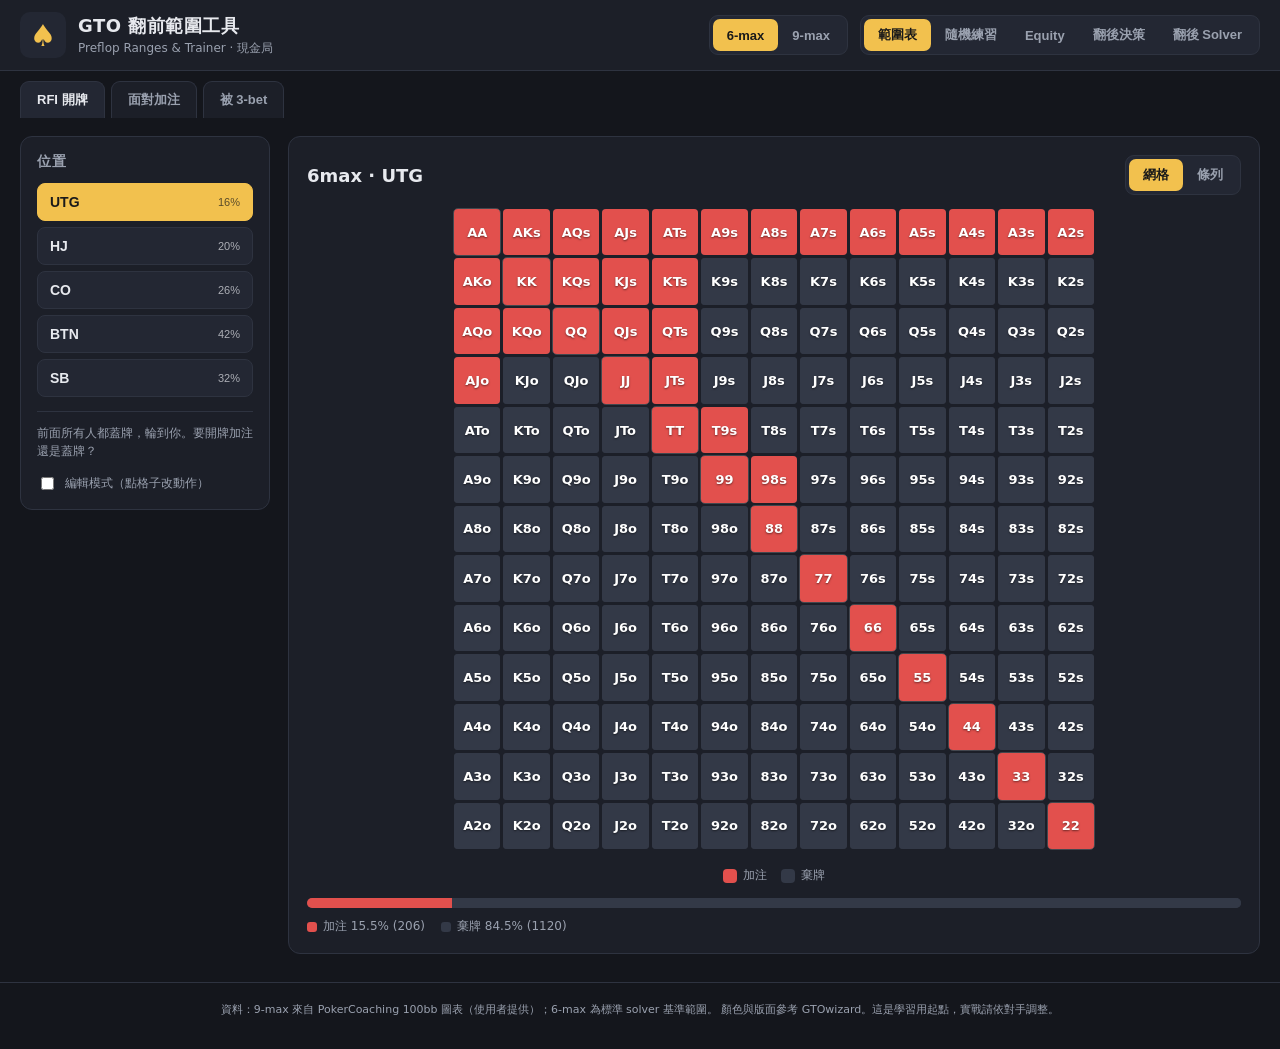
==== index.html @ 0e14ca19 "GTO 翻前工具：範圍表/練習/Equity/翻後決策/翻後Solver + 手機自適應" ====
<!DOCTYPE html>
<html lang="zh-Hant">
<head>
  <meta charset="UTF-8" />
  <meta name="viewport" content="width=device-width, initial-scale=1.0" />
  <meta http-equiv="Cache-Control" content="no-cache, no-store, must-revalidate" />
  <title>GTO 翻前範圍工具</title>
  <link rel="stylesheet" href="css/style.css?v=4" />
</head>
<body>
  <header class="topbar">
    <div class="brand">
      <span class="logo">♠</span>
      <div>
        <h1>GTO 翻前範圍工具</h1>
        <p class="tagline">Preflop Ranges &amp; Trainer · 現金局</p>
      </div>
    </div>
    <div class="topbar-controls">
      <div class="seg" id="formatToggle" role="tablist" aria-label="桌型">
        <button data-format="6max" class="active">6-max</button>
        <button data-format="9max">9-max</button>
      </div>
      <div class="seg" id="modeToggle" role="tablist" aria-label="模式">
        <button data-mode="chart" class="active">範圍表</button>
        <button data-mode="trainer">隨機練習</button>
        <button data-mode="tool">Equity</button>
        <button data-mode="postflop">翻後決策</button>
        <button data-mode="solver">翻後 Solver</button>
      </div>
    </div>
  </header>

  <div class="scenario-tabs" id="scenarioTabs">
    <button data-scenario="rfi" class="active">RFI 開牌</button>
    <button data-scenario="vsrfi">面對加注</button>
    <button data-scenario="vs3bet">被 3-bet</button>
  </div>

  <!-- ======================= 範圍表模式 ======================= -->
  <main id="chartView" class="view active">
    <aside class="sidebar">
      <h2 id="posHeading">位置</h2>
      <div class="pos-list" id="posList"></div>
      <div class="scenario-desc" id="scenarioDesc"></div>
      <label class="edit-switch">
        <input type="checkbox" id="editToggle" /> 編輯模式（點格子改動作）
      </label>
      <div id="editPanel" class="edit-panel hidden">
        <p>動作筆刷：</p>
        <div class="brush-list" id="brushList"></div>
        <p>權重（混合頻率）：</p>
        <div class="brush-list" id="brushWeights"></div>
        <button id="exportBtn" class="btn">匯出此範圍 JSON</button>
        <button id="resetBtn" class="btn">還原此範圍</button>
      </div>
    </aside>

    <section class="chart-area">
      <div class="chart-header">
        <h2 id="spotTitle">—</h2>
        <div class="view-toggle seg">
          <button data-chartmode="grid" class="active">網格</button>
          <button data-chartmode="list">條列</button>
        </div>
      </div>

      <div id="gridWrap" class="grid-wrap">
        <div class="grid" id="grid"></div>
      </div>

      <div id="listWrap" class="list-wrap hidden"></div>

      <div class="legend" id="legend"></div>
      <div class="coverage" id="coverage"></div>
    </section>
  </main>

  <!-- ======================= 練習模式 ======================= -->
  <main id="trainerView" class="view">
    <aside class="sidebar">
      <h2>練習設定</h2>
      <p class="hint">選要練哪些位置：</p>
      <div class="pos-check" id="posCheck"></div>
      <button id="startTrainer" class="btn primary">開始 / 重新開始</button>
      <button id="timedChallenge" class="btn">⏱ 限時 60 秒挑戰</button>
      <button id="reviewMistakes" class="btn">複習錯題 (0)</button>
      <p class="hint kbd-hint">快捷鍵：<b>1 2 3</b> 選動作 · <b>空白鍵</b> 下一題</p>
      <div class="stats" id="trainerStats"></div>
    </aside>

    <section class="trainer-area">
      <div id="quizCard" class="quiz-card">
        <div id="quizTimer" class="quiz-timer hidden"></div>
        <p class="quiz-context" id="quizContext">按「開始」出題</p>
        <div class="cards" id="quizCards"></div>
        <div class="quiz-actions" id="quizActions"></div>
        <div class="quiz-feedback" id="quizFeedback"></div>
        <div class="quiz-mini" id="quizMini"></div>
        <button id="nextQuiz" class="btn hidden">下一題 →</button>
      </div>
    </section>
  </main>

  <!-- ======================= Equity 計算器 ======================= -->
  <main id="toolView" class="view">
    <aside class="sidebar">
      <h2>Equity 計算器</h2>
      <p class="hint">兩個範圍全下對決的翻前勝率。輸入單手（如 <code>AA</code>）或範圍（如 <code>QQ+, AKs</code>）。用蒙地卡羅抽樣，樣本越多越準。</p>
      <div class="eq-presets">
        <p class="hint">快速範例：</p>
        <button class="btn small" data-ex="AA|KK">AA vs KK</button>
        <button class="btn small" data-ex="AKs|QQ">AKs vs QQ</button>
        <button class="btn small" data-ex="AA|QQ+, AKs">AA vs 頂級範圍</button>
      </div>
    </aside>
    <section class="tool-area">
      <div class="eq-inputs">
        <div class="eq-side">
          <label>範圍 A</label>
          <textarea id="eqA" rows="2">AA</textarea>
          <div class="eq-meta" id="eqAMeta"></div>
          <button class="btn small" data-load="A">← 載入目前圖表範圍</button>
        </div>
        <div class="eq-vs">VS</div>
        <div class="eq-side">
          <label>範圍 B</label>
          <textarea id="eqB" rows="2">QQ+, AKs</textarea>
          <div class="eq-meta" id="eqBMeta"></div>
          <button class="btn small" data-load="B">← 載入目前圖表範圍</button>
        </div>
      </div>
      <div class="eq-controls">
        <label>公牌（選填）
          <input id="eqBoard" type="text" placeholder="如 AsKd7h" size="10" autocomplete="off" />
        </label>
        <div class="seg" id="eqMode">
          <button data-eqmode="bar" class="active">範圍對決</button>
          <button data-eqmode="heat">逐手熱圖</button>
        </div>
        <label>樣本數
          <select id="eqIters">
            <option value="5000">5,000（快）</option>
            <option value="20000" selected>20,000（準）</option>
            <option value="80000">80,000（很準／較慢）</option>
          </select>
        </label>
        <button id="eqRun" class="btn primary">計算 Equity</button>
      </div>
      <div id="eqBoardShow" class="eq-board"></div>
      <div id="eqResult" class="eq-result"></div>
    </section>
  </main>

  <!-- ======================= 翻後決策（啟發式）======================= -->
  <main id="postflopView" class="view">
    <aside class="sidebar">
      <h2>翻後情境</h2>
      <label class="pf-label">你的角色</label>
      <div class="seg pf-seg" id="pfRole"><button data-v="PFR" class="active">翻前加注者</button><button data-v="caller">跟注者</button></div>
      <label class="pf-label">相對位置</label>
      <div class="seg pf-seg" id="pfPos"><button data-v="IP" class="active">有利 IP</button><button data-v="OOP">不利 OOP</button></div>
      <label class="pf-label">底池人數</label>
      <div class="seg pf-seg" id="pfPlayers"><button data-v="2" class="active">單挑</button><button data-v="3">3 人</button><button data-v="4">4 人+</button></div>
      <label class="pf-label">你的手牌</label>
      <input id="pfHand" class="pf-input" placeholder="如 AhKs" autocomplete="off" />
      <label class="pf-label">公牌（翻/轉/河）</label>
      <input id="pfBoard" class="pf-input" placeholder="如 Kd7c2h" autocomplete="off" />
      <label class="pf-label">對手範圍（可改）</label>
      <textarea id="pfVillain" class="pf-input" rows="2">22+, A2s+, K9s+, Q9s+, J9s+, T9s, 98s, 87s, ATo+, KJo+</textarea>
      <button id="pfAnalyze" class="btn primary">分析</button>
      <button id="pfRandom" class="btn">🎲 隨機情境練習</button>
    </aside>
    <section class="pf-area">
      <div id="pfResult" class="pf-result"><p class="hint">選好角色/位置/人數，填入你的手牌與公牌，按「分析」。或按「🎲 隨機情境練習」讓系統出題。</p></div>
    </section>
  </main>

  <!-- ======================= 翻後 Solver（嵌入開源 wasm-postflop）======================= -->
  <main id="solverView" class="view solver-view">
    <div class="solver-intro">
      <div>
        <h2>翻後 GTO Solver <span class="badge">真求解器</span></h2>
        <p>下方嵌入的是開源專案 <b>WASM Postflop</b>（作者 b-inary）——真正用 <b>Discounted CFR</b> 演算法在你瀏覽器裡即時求解翻後策略的 solver。設定雙方範圍、牌面、下注尺寸後按 Run，就能看到策略/EV/equity。與本工具左邊的「翻後決策」互補：那邊是快速的原則建議，這邊是精確求解。</p>
      </div>
      <div class="solver-actions">
        <a href="https://wasm-postflop.pages.dev/" target="_blank" rel="noopener" class="btn primary">↗ 新分頁開啟</a>
        <span class="solver-credit">開源 · AGPL-3.0 · <a href="https://github.com/b-inary/wasm-postflop" target="_blank" rel="noopener">github.com/b-inary/wasm-postflop</a></span>
      </div>
    </div>
    <div class="solver-frame-wrap">
      <iframe id="solverFrame" data-src="https://wasm-postflop.pages.dev/" title="WASM Postflop Solver" loading="lazy"></iframe>
    </div>
  </main>

  <footer class="foot">
    資料：9-max 來自 PokerCoaching 100bb 圖表（使用者提供）；6-max 為標準 solver 基準範圍。
    顏色與版面參考 GTOwizard。這是學習用起點，實戰請依對手調整。
  </footer>

  <script src="js/hands.js?v=4"></script>
  <script src="js/eval.js?v=4"></script>
  <script src="js/postflop.js?v=4"></script>
  <script src="js/ranges.js?v=4"></script>
  <script src="js/app.js?v=4"></script>
</body>
</html>
---- css/style.css ----
/* GTOwizard 風格深色主題 */
:root {
  --bg:        #14161c;
  --panel:     #1c1f28;
  --panel-2:   #232733;
  --line:      #2e3340;
  --text:      #e7e9ee;
  --muted:     #9aa1af;
  --accent:    #f2c14e;
  /* 動作色（與 ranges.js 對應） */
  --raise:  #e2504d;
  --limp:   #7bb662;
  --call:   #3fae5a;
  --bluff:  #4a7fd6;
  --fold:   #333947;
}

* { box-sizing: border-box; }
html, body { margin: 0; padding: 0; }
body {
  background: var(--bg);
  color: var(--text);
  font-family: "Segoe UI", "PingFang TC", "Microsoft JhengHei", system-ui, sans-serif;
  font-size: 14px;
  -webkit-font-smoothing: antialiased;
}

/* ---------- 頂部列 ---------- */
.topbar {
  display: flex; align-items: center; justify-content: space-between;
  gap: 16px; padding: 12px 20px;
  background: var(--panel); border-bottom: 1px solid var(--line);
  flex-wrap: wrap;
}
.brand { display: flex; align-items: center; gap: 12px; }
.logo {
  font-size: 30px; color: var(--accent);
  background: var(--panel-2); border-radius: 10px;
  width: 46px; height: 46px; display: grid; place-items: center;
}
.topbar h1 { font-size: 18px; margin: 0; letter-spacing: .5px; }
.tagline { margin: 2px 0 0; color: var(--muted); font-size: 12px; }
.topbar-controls { display: flex; gap: 12px; flex-wrap: wrap; }

/* 分段按鈕 */
.seg { display: inline-flex; background: var(--panel-2); border-radius: 9px; padding: 3px; border: 1px solid var(--line); }
.seg button {
  background: transparent; color: var(--muted); border: 0;
  padding: 7px 14px; border-radius: 7px; cursor: pointer; font-size: 13px; font-weight: 600;
  transition: all .12s;
}
.seg button:hover { color: var(--text); }
.seg button.active { background: var(--accent); color: #1a1a1a; }

/* ---------- 情境分頁 ---------- */
.scenario-tabs {
  display: flex; gap: 6px; padding: 10px 20px 0;
}
.scenario-tabs button {
  background: var(--panel); color: var(--muted); border: 1px solid var(--line);
  border-bottom: none; border-radius: 9px 9px 0 0;
  padding: 9px 16px; cursor: pointer; font-weight: 600; font-size: 13px;
}
.scenario-tabs button.active { background: var(--panel-2); color: var(--text); }
.scenario-tabs button.soon { opacity: .45; cursor: not-allowed; }
.scenario-tabs button.soon span {
  font-size: 9px; background: var(--line); padding: 1px 5px; border-radius: 6px; margin-left: 4px; vertical-align: middle;
}

/* ---------- 主版面 ---------- */
.view { display: none; grid-template-columns: 250px 1fr; gap: 18px; padding: 18px 20px; align-items: start; }
.view.active { display: grid; }

.sidebar {
  background: var(--panel); border: 1px solid var(--line); border-radius: 12px;
  padding: 16px; position: sticky; top: 12px;
}
.sidebar h2 { margin: 0 0 12px; font-size: 14px; color: var(--muted); text-transform: uppercase; letter-spacing: 1px; }

.pos-list { display: grid; gap: 6px; }
.pos-list button {
  text-align: left; background: var(--panel-2); border: 1px solid var(--line); color: var(--text);
  padding: 10px 12px; border-radius: 8px; cursor: pointer; font-weight: 600; font-size: 14px;
  display: flex; justify-content: space-between; align-items: center;
}
.pos-list button:hover { border-color: var(--accent); }
.pos-list button.active { background: var(--accent); color: #1a1a1a; border-color: var(--accent); }
.pos-list button .mini-pct { font-size: 11px; opacity: .7; font-weight: 500; }

.scenario-desc { margin-top: 14px; font-size: 12px; color: var(--muted); line-height: 1.5; border-top: 1px solid var(--line); padding-top: 12px; }

.edit-switch { display: flex; align-items: center; gap: 8px; margin-top: 14px; font-size: 12px; color: var(--muted); cursor: pointer; }
.edit-panel { margin-top: 12px; border-top: 1px solid var(--line); padding-top: 12px; }
.edit-panel p { margin: 0 0 8px; font-size: 12px; color: var(--muted); }
.brush-list { display: flex; flex-wrap: wrap; gap: 6px; margin-bottom: 10px; }
.brush-list button { border: 2px solid transparent; border-radius: 6px; padding: 5px 9px; cursor: pointer; color: #fff; font-size: 12px; font-weight: 600; }
.brush-list button.active { border-color: #fff; }
.hidden { display: none !important; }

/* ---------- 範圍表區 ---------- */
.chart-area, .trainer-area {
  background: var(--panel); border: 1px solid var(--line); border-radius: 12px; padding: 18px;
}
.chart-header { display: flex; justify-content: space-between; align-items: center; margin-bottom: 14px; flex-wrap: wrap; gap: 10px; }
.chart-header h2 { margin: 0; font-size: 18px; }

.grid-wrap { width: 100%; }
.grid {
  display: grid;
  grid-template-columns: repeat(13, 1fr);
  gap: 3px;
  aspect-ratio: 1 / 1;
  max-width: 640px;
  margin: 0 auto;
}
.cell {
  position: relative; border-radius: 4px; overflow: hidden;
  display: grid; place-items: center;
  font-size: clamp(8px, 1.3vw, 13px); font-weight: 700; color: #fff;
  cursor: default; user-select: none;
  background: var(--fold);
  text-shadow: 0 1px 2px rgba(0,0,0,.5);
}
.cell.pair { outline: 1px solid rgba(255,255,255,.18); }
.cell .frac { position: absolute; inset: 0; display: flex; }
.cell .frac > span { display: block; height: 100%; }
.cell .lbl { position: relative; z-index: 1; }
.editing .cell { cursor: pointer; }
.editing .cell:hover { outline: 2px solid var(--accent); z-index: 2; }

/* ---------- 圖例 / 覆蓋率 ---------- */
.legend { display: flex; flex-wrap: wrap; gap: 14px; margin-top: 18px; justify-content: center; }
.legend .item { display: flex; align-items: center; gap: 6px; font-size: 12px; color: var(--muted); }
.legend .swatch { width: 14px; height: 14px; border-radius: 4px; }

.coverage { margin-top: 14px; }
.cov-bar { display: flex; height: 10px; border-radius: 6px; overflow: hidden; background: var(--fold); }
.cov-bar > span { height: 100%; }
.cov-rows { display: flex; flex-wrap: wrap; gap: 8px 16px; margin-top: 10px; font-size: 12px; color: var(--muted); }
.cov-rows .cr { display: flex; align-items: center; gap: 6px; }
.cov-rows .dot { width: 10px; height: 10px; border-radius: 3px; }

/* ---------- 條列 ---------- */
.list-wrap { max-width: 720px; margin: 0 auto; }
.list-group { margin-bottom: 16px; }
.list-group h3 { display: flex; align-items: center; gap: 8px; font-size: 14px; margin: 0 0 8px; }
.list-group h3 .dot { width: 12px; height: 12px; border-radius: 4px; }
.list-group .sub { color: var(--muted); font-weight: 400; font-size: 12px; }
.chip-row { display: flex; flex-wrap: wrap; gap: 6px; }
.chip { background: var(--panel-2); border: 1px solid var(--line); border-radius: 6px; padding: 4px 8px; font-size: 12px; font-family: ui-monospace, monospace; }
.chip .wt { color: var(--accent); font-size: 10px; }

/* ---------- 練習模式 ---------- */
.pos-check { display: grid; gap: 6px; margin-bottom: 14px; }
.pos-check label { display: flex; align-items: center; gap: 8px; font-size: 13px; background: var(--panel-2); padding: 7px 10px; border-radius: 7px; cursor: pointer; }
.btn { background: var(--panel-2); color: var(--text); border: 1px solid var(--line); border-radius: 8px; padding: 9px 14px; cursor: pointer; font-weight: 600; font-size: 13px; }
.btn:hover { border-color: var(--accent); }
.btn.primary { background: var(--accent); color: #1a1a1a; border-color: var(--accent); width: 100%; }
.hint { color: var(--muted); font-size: 12px; margin: 0 0 8px; }

.stats { margin-top: 16px; border-top: 1px solid var(--line); padding-top: 14px; display: grid; gap: 8px; }
.stats .row { display: flex; justify-content: space-between; font-size: 13px; }
.stats .row b { font-size: 16px; }
.stats .acc { color: var(--accent); }

.kbd-hint { margin-top: 10px; font-size: 11px; }
.kbd-hint b { background: var(--panel-2); border: 1px solid var(--line); border-radius: 4px; padding: 1px 6px; color: var(--text); margin: 0 1px; }
.quiz-timer { font-size: 34px; font-weight: 800; color: var(--accent); margin-bottom: 6px; font-variant-numeric: tabular-nums; }
.quiz-timer.low { color: var(--raise); }
.quiz-actions button .k { font-size: 11px; opacity: .6; margin-left: 4px; }
.trainer-area { min-height: 420px; }
.quiz-card { text-align: center; max-width: 520px; margin: 0 auto; }
.quiz-context { font-size: 15px; color: var(--muted); min-height: 22px; }
.cards { display: flex; justify-content: center; gap: 12px; margin: 18px 0 22px; min-height: 96px; }
.pcard {
  width: 68px; height: 96px; border-radius: 10px; background: #fff; color: #111;
  display: grid; place-items: center; font-size: 34px; font-weight: 800; position: relative;
  box-shadow: 0 6px 16px rgba(0,0,0,.4);
}
.pcard.red { color: #d23b3b; }
.pcard .suit { position: absolute; bottom: 6px; right: 8px; font-size: 18px; }
.quiz-actions { display: flex; justify-content: center; gap: 10px; flex-wrap: wrap; margin-bottom: 16px; }
.quiz-actions button { padding: 12px 22px; border-radius: 10px; border: 2px solid var(--line); background: var(--panel-2); color: #fff; font-weight: 700; font-size: 15px; cursor: pointer; min-width: 92px; }
.quiz-actions button:hover { border-color: #fff; }
.quiz-actions button:disabled { cursor: default; opacity: .9; }
.quiz-feedback { min-height: 48px; font-size: 15px; font-weight: 600; }
.quiz-feedback.correct { color: var(--limp); }
.quiz-feedback.wrong { color: var(--raise); }
.quiz-mini { display: grid; grid-template-columns: repeat(13, 1fr); gap: 2px; max-width: 320px; margin: 10px auto 16px; }
.quiz-mini .m { aspect-ratio: 1/1; border-radius: 2px; background: var(--fold); position: relative; }
.quiz-mini .m.hl { outline: 2px solid #fff; z-index: 1; }

/* ---------- Equity 計算器 ---------- */
.tool-area { background: var(--panel); border: 1px solid var(--line); border-radius: 12px; padding: 22px; }
.eq-inputs { display: grid; grid-template-columns: 1fr auto 1fr; gap: 16px; align-items: start; }
.eq-side label { display: block; font-weight: 700; margin-bottom: 6px; }
.eq-side textarea {
  width: 100%; background: var(--bg); color: var(--text); border: 1px solid var(--line);
  border-radius: 8px; padding: 10px; font-family: ui-monospace, monospace; font-size: 13px; resize: vertical;
}
.eq-side textarea:focus { outline: none; border-color: var(--accent); }
.eq-meta { font-size: 12px; color: var(--muted); margin: 6px 0 8px; min-height: 16px; }
.eq-vs { align-self: center; font-weight: 800; color: var(--accent); font-size: 20px; padding-top: 26px; }
.btn.small { padding: 6px 10px; font-size: 12px; }
.eq-presets { margin-top: 12px; display: flex; flex-direction: column; gap: 6px; align-items: flex-start; }
.eq-controls { display: flex; align-items: center; gap: 16px; margin: 18px 0; flex-wrap: wrap; }
.eq-controls select { background: var(--bg); color: var(--text); border: 1px solid var(--line); border-radius: 6px; padding: 6px 8px; }
.eq-result { margin-top: 10px; }
.eq-bar { display: flex; height: 42px; border-radius: 10px; overflow: hidden; border: 1px solid var(--line); }
.eq-bar > span { display: grid; place-items: center; color: #fff; font-weight: 800; font-size: 15px; text-shadow: 0 1px 2px rgba(0,0,0,.5); transition: width .3s; min-width: 0; }
.eq-bar .a { background: var(--raise); }
.eq-bar .tie { background: #7a808f; }
.eq-bar .b { background: var(--bluff); }
.eq-legend { display: flex; justify-content: space-between; margin-top: 8px; font-size: 13px; color: var(--muted); }
.eq-note { margin-top: 10px; font-size: 12px; color: var(--muted); }
.eq-controls input { background: var(--bg); color: var(--text); border: 1px solid var(--line); border-radius: 6px; padding: 6px 8px; font-family: ui-monospace, monospace; width: 110px; }
.eq-board { display: flex; gap: 6px; margin: 4px 0 12px; }
.eq-board .bcard { width: 34px; height: 48px; border-radius: 6px; background: #fff; color: #111; display: grid; place-items: center; font-weight: 800; font-size: 16px; position: relative; }
.eq-board .bcard.red { color: #d23b3b; }
.heat-grid { display: grid; grid-template-columns: repeat(13, 1fr); gap: 3px; max-width: 640px; margin: 6px auto 0; aspect-ratio: 1/1; }
.heat-grid .hc { border-radius: 4px; display: grid; place-items: center; font-size: clamp(7px,1.1vw,11px); font-weight: 700; color: #fff; text-shadow: 0 1px 2px rgba(0,0,0,.6); background: #262b36; position: relative; }
.heat-grid .hc .hl { font-size: clamp(6px,0.95vw,10px); opacity: .95; }
.heat-grid .hc.off { color: #565c6b; }
.heat-legend { display: flex; align-items: center; gap: 8px; justify-content: center; margin-top: 12px; font-size: 12px; color: var(--muted); }
.heat-legend .grad { width: 160px; height: 12px; border-radius: 6px; background: linear-gradient(90deg,#e2504d,#f2c14e,#3fae5a); }

/* ---------- 翻後決策 ---------- */
.pf-label { display: block; font-size: 12px; color: var(--muted); margin: 12px 0 5px; font-weight: 600; }
.pf-seg { display: flex; width: 100%; }
.pf-seg button { flex: 1; padding: 7px 4px; font-size: 12px; }
.pf-input { width: 100%; background: var(--bg); color: var(--text); border: 1px solid var(--line); border-radius: 7px; padding: 8px 10px; font-family: ui-monospace, monospace; font-size: 13px; }
.pf-input:focus { outline: none; border-color: var(--accent); }
#pfAnalyze { width: 100%; margin-top: 14px; }
#pfRandom { width: 100%; margin-top: 8px; }
.pf-area { background: var(--panel); border: 1px solid var(--line); border-radius: 12px; padding: 22px; min-height: 420px; }
.pf-cards { display: flex; align-items: center; gap: 20px; flex-wrap: wrap; margin-bottom: 18px; }
.pf-cards .grp { text-align: center; }
.pf-cards .grp .cap { font-size: 11px; color: var(--muted); margin-bottom: 6px; }
.pf-cards .row { display: flex; gap: 6px; }
.pf-cards .pc2 { width: 46px; height: 64px; border-radius: 8px; background: #fff; color: #111; display: grid; place-items: center; font-size: 22px; font-weight: 800; position: relative; box-shadow: 0 4px 10px rgba(0,0,0,.35); }
.pf-cards .pc2.red { color: #d23b3b; }
.pf-cards .pc2 .s { position: absolute; bottom: 3px; right: 5px; font-size: 12px; }
.pf-tags { display: flex; flex-wrap: wrap; gap: 6px; margin-bottom: 16px; }
.pf-tags .tag { background: var(--panel-2); border: 1px solid var(--line); border-radius: 20px; padding: 4px 12px; font-size: 12px; }
.pf-row { display: grid; grid-template-columns: 100px 1fr; gap: 10px; padding: 10px 0; border-top: 1px solid var(--line); font-size: 14px; }
.pf-row .lab { color: var(--muted); font-size: 12px; }
.pf-rec { margin-top: 16px; background: var(--panel-2); border: 1px solid var(--line); border-radius: 10px; padding: 16px; }
.pf-rec .verdict { font-size: 22px; font-weight: 800; margin-bottom: 4px; }
.pf-rec .meta { font-size: 13px; color: var(--muted); margin-bottom: 10px; }
.pf-rec ul { margin: 0; padding-left: 18px; }
.pf-rec li { font-size: 13px; margin: 4px 0; line-height: 1.5; }
.pf-eqbar { display: flex; height: 22px; border-radius: 6px; overflow: hidden; border: 1px solid var(--line); max-width: 360px; }
.pf-eqbar .me { background: var(--limp); }
.pf-eqbar .them { background: var(--fold); }
.pf-disclaimer { margin-top: 16px; font-size: 11px; color: var(--muted); border-top: 1px solid var(--line); padding-top: 10px; }

.foot { color: var(--muted); font-size: 11px; text-align: center; padding: 18px 24px 30px; line-height: 1.6; border-top: 1px solid var(--line); margin-top: 10px; }
.foot code, .hint code { background: var(--panel-2); padding: 1px 5px; border-radius: 4px; font-size: 12px; }

/* ---------- 翻後 Solver（iframe 嵌入）---------- */
.solver-view.active { display: block; }
.solver-intro { display: flex; justify-content: space-between; gap: 16px; align-items: flex-start; background: var(--panel); border: 1px solid var(--line); border-radius: 12px; padding: 16px 18px; margin-bottom: 12px; flex-wrap: wrap; }
.solver-intro h2 { margin: 0 0 6px; font-size: 18px; }
.solver-intro p { margin: 0; color: var(--muted); font-size: 13px; line-height: 1.65; max-width: 820px; }
.badge { font-size: 11px; background: var(--accent); color: #1a1a1a; padding: 2px 8px; border-radius: 6px; vertical-align: middle; margin-left: 6px; }
.solver-actions { display: flex; flex-direction: column; gap: 8px; align-items: flex-end; white-space: nowrap; }
.solver-credit { font-size: 11px; color: var(--muted); }
.solver-credit a, .solver-intro a { color: var(--muted); }
.solver-frame-wrap { background: var(--panel); border: 1px solid var(--line); border-radius: 12px; overflow: hidden; }
#solverFrame { width: 100%; height: 78vh; border: 0; display: block; background: #fff; }

/* ===================== 手機 / 平板自適應 ===================== */
@media (max-width: 820px) {
  .topbar { padding: 10px 14px; gap: 10px; }
  .topbar h1 { font-size: 16px; }
  .topbar-controls { width: 100%; }
  .seg { flex-wrap: wrap; }               /* 分段控制項超寬時換行，全部可見 */
  .seg button { flex: 1 1 auto; }
  .view { padding: 12px; gap: 12px; }
  .view.active { grid-template-columns: 1fr; }
  .sidebar { position: static; }
  .grid { max-width: 100%; }
  .eq-inputs { grid-template-columns: 1fr; }
  .eq-vs { padding-top: 0; text-align: center; }
  .heat-grid { max-width: 100%; }
  #solverFrame { height: 72vh; }
  .solver-intro { flex-direction: column; }
  .solver-actions { align-items: flex-start; flex-direction: row; flex-wrap: wrap; }
}
@media (max-width: 560px) {
  .brand .tagline { display: none; }
  .logo { width: 38px; height: 38px; font-size: 24px; border-radius: 8px; }
  .topbar h1 { font-size: 14px; }
  .scenario-tabs { overflow-x: auto; -webkit-overflow-scrolling: touch; padding: 10px 12px 0; }
  .scenario-tabs button { white-space: nowrap; flex: 0 0 auto; }
  .chart-area, .trainer-area, .tool-area, .pf-area, .sidebar { padding: 14px; }
  .grid { gap: 2px; }
  .cell { border-radius: 3px; }
  .heat-grid { gap: 2px; }
  .cov-rows { font-size: 11px; }
  .cards .pcard { width: 56px; height: 80px; font-size: 28px; }
  .quiz-actions button { padding: 12px 16px; min-width: 78px; font-size: 14px; }
  .quiz-mini { max-width: 240px; }
  .pf-cards .pc2 { width: 38px; height: 54px; font-size: 18px; }
  .pf-row { grid-template-columns: 78px 1fr; }
  .foot { font-size: 10px; padding: 16px 14px 26px; }
}
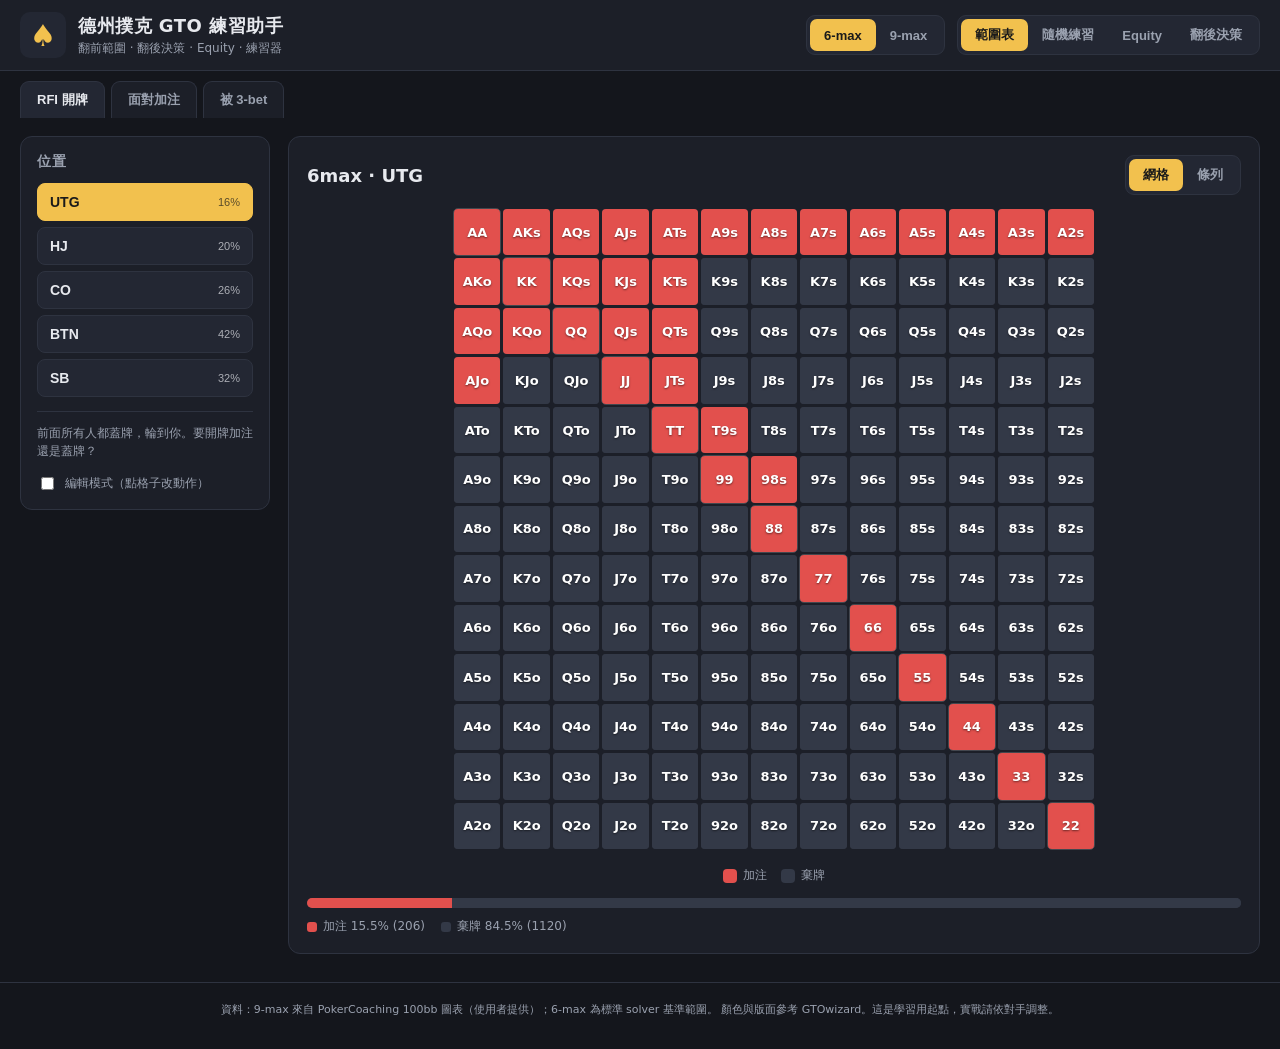
==== commit 00c5d377: "改用下拉選擇器選手牌/公牌、拔掉 iframe solver、標題改為練習助手" ====
--- a/index.html
+++ b/index.html
@@ -4,16 +4,16 @@
   <meta charset="UTF-8" />
   <meta name="viewport" content="width=device-width, initial-scale=1.0" />
   <meta http-equiv="Cache-Control" content="no-cache, no-store, must-revalidate" />
-  <title>GTO 翻前範圍工具</title>
-  <link rel="stylesheet" href="css/style.css?v=4" />
+  <title>德州撲克 GTO 練習助手</title>
+  <link rel="stylesheet" href="css/style.css?v=5" />
 </head>
 <body>
   <header class="topbar">
     <div class="brand">
       <span class="logo">♠</span>
       <div>
-        <h1>GTO 翻前範圍工具</h1>
-        <p class="tagline">Preflop Ranges &amp; Trainer · 現金局</p>
+        <h1>德州撲克 GTO 練習助手</h1>
+        <p class="tagline">翻前範圍 · 翻後決策 · Equity · 練習器</p>
       </div>
     </div>
     <div class="topbar-controls">
@@ -26,7 +26,6 @@
         <button data-mode="trainer">隨機練習</button>
         <button data-mode="tool">Equity</button>
         <button data-mode="postflop">翻後決策</button>
-        <button data-mode="solver">翻後 Solver</button>
       </div>
     </div>
   </header>
@@ -162,10 +161,12 @@
       <div class="seg pf-seg" id="pfPos"><button data-v="IP" class="active">有利 IP</button><button data-v="OOP">不利 OOP</button></div>
       <label class="pf-label">底池人數</label>
       <div class="seg pf-seg" id="pfPlayers"><button data-v="2" class="active">單挑</button><button data-v="3">3 人</button><button data-v="4">4 人+</button></div>
-      <label class="pf-label">你的手牌</label>
+      <label class="pf-label">你的手牌（下拉選 或 直接打字）</label>
       <input id="pfHand" class="pf-input" placeholder="如 AhKs" autocomplete="off" />
-      <label class="pf-label">公牌（翻/轉/河）</label>
+      <div class="card-pick" id="pfHandPick"></div>
+      <label class="pf-label">公牌 翻/轉/河（下拉選 或 打字）</label>
       <input id="pfBoard" class="pf-input" placeholder="如 Kd7c2h" autocomplete="off" />
+      <div class="card-pick" id="pfBoardPick"></div>
       <label class="pf-label">對手範圍（可改）</label>
       <textarea id="pfVillain" class="pf-input" rows="2">22+, A2s+, K9s+, Q9s+, J9s+, T9s, 98s, 87s, ATo+, KJo+</textarea>
       <button id="pfAnalyze" class="btn primary">分析</button>
@@ -176,32 +177,15 @@
     </section>
   </main>
 
-  <!-- ======================= 翻後 Solver（嵌入開源 wasm-postflop）======================= -->
-  <main id="solverView" class="view solver-view">
-    <div class="solver-intro">
-      <div>
-        <h2>翻後 GTO Solver <span class="badge">真求解器</span></h2>
-        <p>下方嵌入的是開源專案 <b>WASM Postflop</b>（作者 b-inary）——真正用 <b>Discounted CFR</b> 演算法在你瀏覽器裡即時求解翻後策略的 solver。設定雙方範圍、牌面、下注尺寸後按 Run，就能看到策略/EV/equity。與本工具左邊的「翻後決策」互補：那邊是快速的原則建議，這邊是精確求解。</p>
-      </div>
-      <div class="solver-actions">
-        <a href="https://wasm-postflop.pages.dev/" target="_blank" rel="noopener" class="btn primary">↗ 新分頁開啟</a>
-        <span class="solver-credit">開源 · AGPL-3.0 · <a href="https://github.com/b-inary/wasm-postflop" target="_blank" rel="noopener">github.com/b-inary/wasm-postflop</a></span>
-      </div>
-    </div>
-    <div class="solver-frame-wrap">
-      <iframe id="solverFrame" data-src="https://wasm-postflop.pages.dev/" title="WASM Postflop Solver" loading="lazy"></iframe>
-    </div>
-  </main>
-
   <footer class="foot">
     資料：9-max 來自 PokerCoaching 100bb 圖表（使用者提供）；6-max 為標準 solver 基準範圍。
     顏色與版面參考 GTOwizard。這是學習用起點，實戰請依對手調整。
   </footer>
 
-  <script src="js/hands.js?v=4"></script>
-  <script src="js/eval.js?v=4"></script>
-  <script src="js/postflop.js?v=4"></script>
-  <script src="js/ranges.js?v=4"></script>
-  <script src="js/app.js?v=4"></script>
+  <script src="js/hands.js?v=5"></script>
+  <script src="js/eval.js?v=5"></script>
+  <script src="js/postflop.js?v=5"></script>
+  <script src="js/ranges.js?v=5"></script>
+  <script src="js/app.js?v=5"></script>
 </body>
 </html>
--- a/css/style.css
+++ b/css/style.css
@@ -253,21 +253,16 @@
 .pf-eqbar .me { background: var(--limp); }
 .pf-eqbar .them { background: var(--fold); }
 .pf-disclaimer { margin-top: 16px; font-size: 11px; color: var(--muted); border-top: 1px solid var(--line); padding-top: 10px; }
+/* 卡牌下拉選擇器 */
+.card-pick { display: flex; flex-wrap: wrap; gap: 5px; margin-top: 6px; }
+.card-pick .csel { display: inline-flex; }
+.card-pick select { background: var(--bg); color: var(--text); border: 1px solid var(--line); padding: 6px 3px; font-size: 13px; cursor: pointer; }
+.card-pick select:focus { outline: none; border-color: var(--accent); }
+.card-pick .rank { border-radius: 6px 0 0 6px; border-right: 0; }
+.card-pick .suit { border-radius: 0 6px 6px 0; min-width: 42px; }
 
 .foot { color: var(--muted); font-size: 11px; text-align: center; padding: 18px 24px 30px; line-height: 1.6; border-top: 1px solid var(--line); margin-top: 10px; }
 .foot code, .hint code { background: var(--panel-2); padding: 1px 5px; border-radius: 4px; font-size: 12px; }
-
-/* ---------- 翻後 Solver（iframe 嵌入）---------- */
-.solver-view.active { display: block; }
-.solver-intro { display: flex; justify-content: space-between; gap: 16px; align-items: flex-start; background: var(--panel); border: 1px solid var(--line); border-radius: 12px; padding: 16px 18px; margin-bottom: 12px; flex-wrap: wrap; }
-.solver-intro h2 { margin: 0 0 6px; font-size: 18px; }
-.solver-intro p { margin: 0; color: var(--muted); font-size: 13px; line-height: 1.65; max-width: 820px; }
-.badge { font-size: 11px; background: var(--accent); color: #1a1a1a; padding: 2px 8px; border-radius: 6px; vertical-align: middle; margin-left: 6px; }
-.solver-actions { display: flex; flex-direction: column; gap: 8px; align-items: flex-end; white-space: nowrap; }
-.solver-credit { font-size: 11px; color: var(--muted); }
-.solver-credit a, .solver-intro a { color: var(--muted); }
-.solver-frame-wrap { background: var(--panel); border: 1px solid var(--line); border-radius: 12px; overflow: hidden; }
-#solverFrame { width: 100%; height: 78vh; border: 0; display: block; background: #fff; }
 
 /* ===================== 手機 / 平板自適應 ===================== */
 @media (max-width: 820px) {
@@ -283,9 +278,6 @@
   .eq-inputs { grid-template-columns: 1fr; }
   .eq-vs { padding-top: 0; text-align: center; }
   .heat-grid { max-width: 100%; }
-  #solverFrame { height: 72vh; }
-  .solver-intro { flex-direction: column; }
-  .solver-actions { align-items: flex-start; flex-direction: row; flex-wrap: wrap; }
 }
 @media (max-width: 560px) {
   .brand .tagline { display: none; }
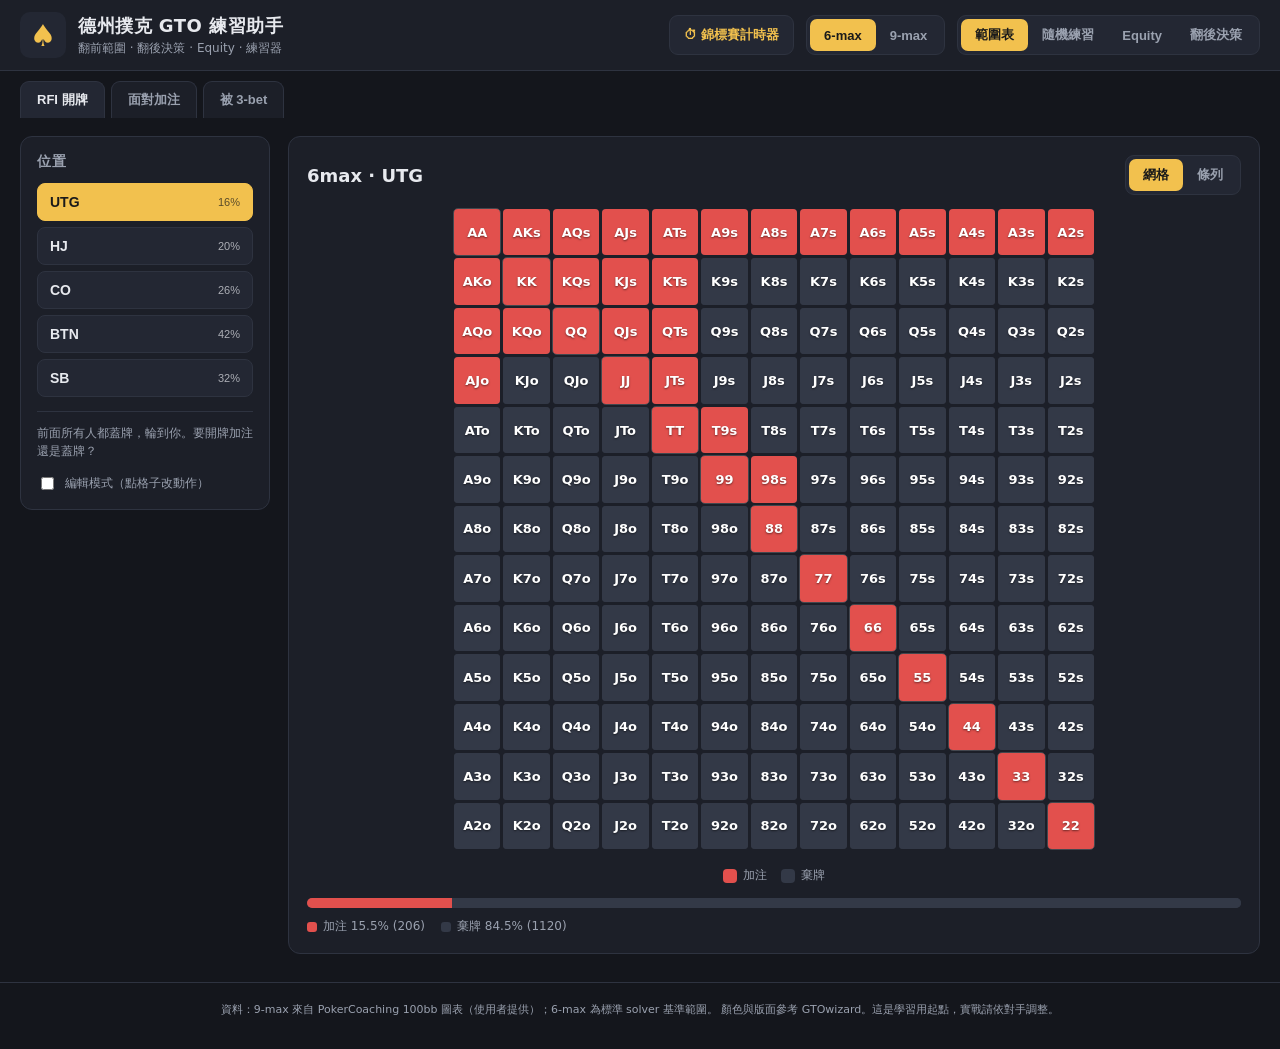
==== commit 947038f6: "新增錦標賽計時器：盲注時鐘/玩家計分/獎池計算＋外觀自訂＋真實賽事結構模板 - 獨立頁面 timer.html（主頁頂欄有入口），手機優先、狀態存 localStorage 重整續跑 - 盲注結構編輯" ====
--- a/index.html
+++ b/index.html
@@ -5,7 +5,7 @@
   <meta name="viewport" content="width=device-width, initial-scale=1.0" />
   <meta http-equiv="Cache-Control" content="no-cache, no-store, must-revalidate" />
   <title>德州撲克 GTO 練習助手</title>
-  <link rel="stylesheet" href="css/style.css?v=5" />
+  <link rel="stylesheet" href="css/style.css?v=8" />
 </head>
 <body>
   <header class="topbar">
@@ -17,6 +17,7 @@
       </div>
     </div>
     <div class="topbar-controls">
+      <a href="timer.html" class="timer-link">⏱ 錦標賽計時器</a>
       <div class="seg" id="formatToggle" role="tablist" aria-label="桌型">
         <button data-format="6max" class="active">6-max</button>
         <button data-format="9max">9-max</button>
@@ -79,7 +80,8 @@
   <main id="trainerView" class="view">
     <aside class="sidebar">
       <h2>練習設定</h2>
-      <p class="hint">選要練哪些位置：</p>
+      <label class="mix-toggle"><input type="checkbox" id="mixAll" /> <span>混合全部情境出題<em>RFI ＋ 面對加注 ＋ 被 3-bet</em></span></label>
+      <p class="hint">選要練哪些位置（混合模式下略過此設定）：</p>
       <div class="pos-check" id="posCheck"></div>
       <button id="startTrainer" class="btn primary">開始 / 重新開始</button>
       <button id="timedChallenge" class="btn">⏱ 限時 60 秒挑戰</button>
@@ -182,10 +184,10 @@
     顏色與版面參考 GTOwizard。這是學習用起點，實戰請依對手調整。
   </footer>
 
-  <script src="js/hands.js?v=5"></script>
-  <script src="js/eval.js?v=5"></script>
-  <script src="js/postflop.js?v=5"></script>
-  <script src="js/ranges.js?v=5"></script>
-  <script src="js/app.js?v=5"></script>
+  <script src="js/hands.js?v=8"></script>
+  <script src="js/eval.js?v=8"></script>
+  <script src="js/postflop.js?v=8"></script>
+  <script src="js/ranges.js?v=8"></script>
+  <script src="js/app.js?v=8"></script>
 </body>
 </html>
--- a/css/style.css
+++ b/css/style.css
@@ -52,6 +52,15 @@
 .seg button:hover { color: var(--text); }
 .seg button.active { background: var(--accent); color: #1a1a1a; }
 
+/* 錦標賽計時器入口 */
+.timer-link {
+  display: inline-flex; align-items: center;
+  background: var(--panel-2); color: var(--accent); text-decoration: none;
+  border: 1px solid var(--line); border-radius: 9px;
+  padding: 8px 14px; font-size: 13px; font-weight: 600;
+}
+.timer-link:hover { border-color: var(--accent); }
+
 /* ---------- 情境分頁 ---------- */
 .scenario-tabs {
   display: flex; gap: 6px; padding: 10px 20px 0;
@@ -151,7 +160,10 @@
 .chip .wt { color: var(--accent); font-size: 10px; }
 
 /* ---------- 練習模式 ---------- */
+.mix-toggle { display: flex; align-items: center; gap: 8px; background: var(--panel-2); border: 1px solid var(--line); border-radius: 8px; padding: 9px 11px; cursor: pointer; margin-bottom: 12px; font-size: 13px; font-weight: 600; }
+.mix-toggle em { display: block; font-style: normal; font-weight: 400; font-size: 11px; color: var(--muted); margin-top: 2px; }
 .pos-check { display: grid; gap: 6px; margin-bottom: 14px; }
+.pos-check.dim { opacity: .4; pointer-events: none; }
 .pos-check label { display: flex; align-items: center; gap: 8px; font-size: 13px; background: var(--panel-2); padding: 7px 10px; border-radius: 7px; cursor: pointer; }
 .btn { background: var(--panel-2); color: var(--text); border: 1px solid var(--line); border-radius: 8px; padding: 9px 14px; cursor: pointer; font-weight: 600; font-size: 13px; }
 .btn:hover { border-color: var(--accent); }
@@ -186,9 +198,9 @@
 .quiz-feedback { min-height: 48px; font-size: 15px; font-weight: 600; }
 .quiz-feedback.correct { color: var(--limp); }
 .quiz-feedback.wrong { color: var(--raise); }
-.quiz-mini { display: grid; grid-template-columns: repeat(13, 1fr); gap: 2px; max-width: 320px; margin: 10px auto 16px; }
-.quiz-mini .m { aspect-ratio: 1/1; border-radius: 2px; background: var(--fold); position: relative; }
-.quiz-mini .m.hl { outline: 2px solid #fff; z-index: 1; }
+.quiz-mini { display: grid; grid-template-columns: repeat(13, 1fr); gap: 2px; max-width: 390px; margin: 10px auto 16px; }
+.quiz-mini .m { aspect-ratio: 1/1; border-radius: 2px; background: var(--fold); position: relative; display: grid; place-items: center; font-size: clamp(5px, 1.5vw, 8px); font-weight: 700; color: #fff; text-shadow: 0 1px 1px rgba(0,0,0,.6); overflow: hidden; line-height: 1; }
+.quiz-mini .m.hl { outline: 2px solid #fff; z-index: 1; font-size: clamp(6px, 1.7vw, 9px); }
 
 /* ---------- Equity 計算器 ---------- */
 .tool-area { background: var(--panel); border: 1px solid var(--line); border-radius: 12px; padding: 22px; }
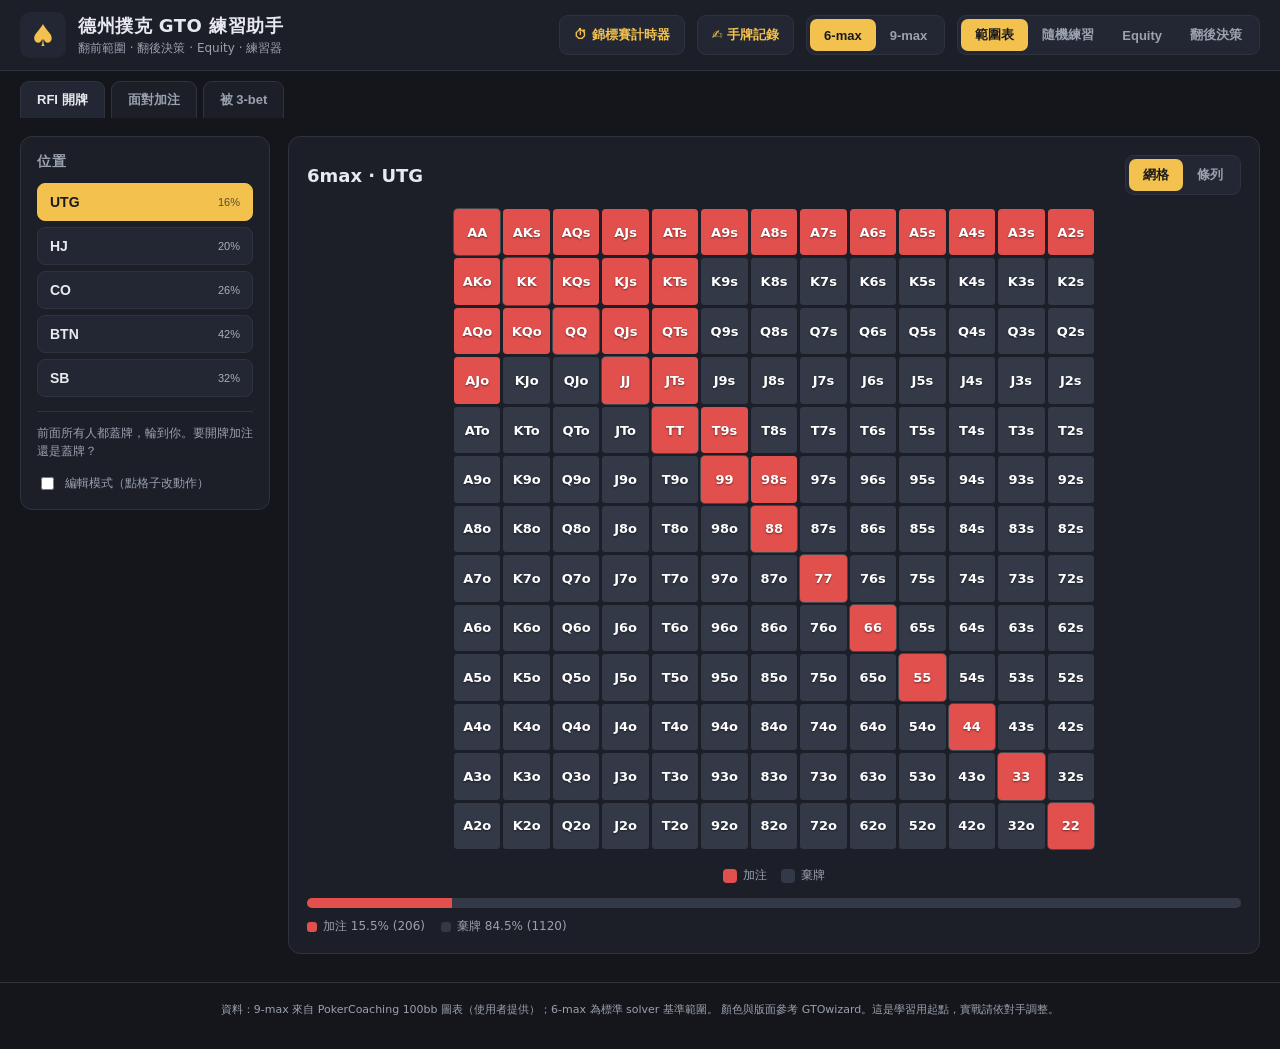
==== commit a4d22d4c: "新增手牌記錄器：手機快速記錄實戰手牌＋自動 GTO 範圍對照＋復盤統計 - 獨立頁面 record.html（主頁頂欄有入口），13×13 快選＋大按鈕全點按輸入 - 情境支援 RFI/面對加注(含加" ====
--- a/index.html
+++ b/index.html
@@ -18,6 +18,7 @@
     </div>
     <div class="topbar-controls">
       <a href="timer.html" class="timer-link">⏱ 錦標賽計時器</a>
+      <a href="record.html" class="timer-link">✍️ 手牌記錄</a>
       <div class="seg" id="formatToggle" role="tablist" aria-label="桌型">
         <button data-format="6max" class="active">6-max</button>
         <button data-format="9max">9-max</button>
